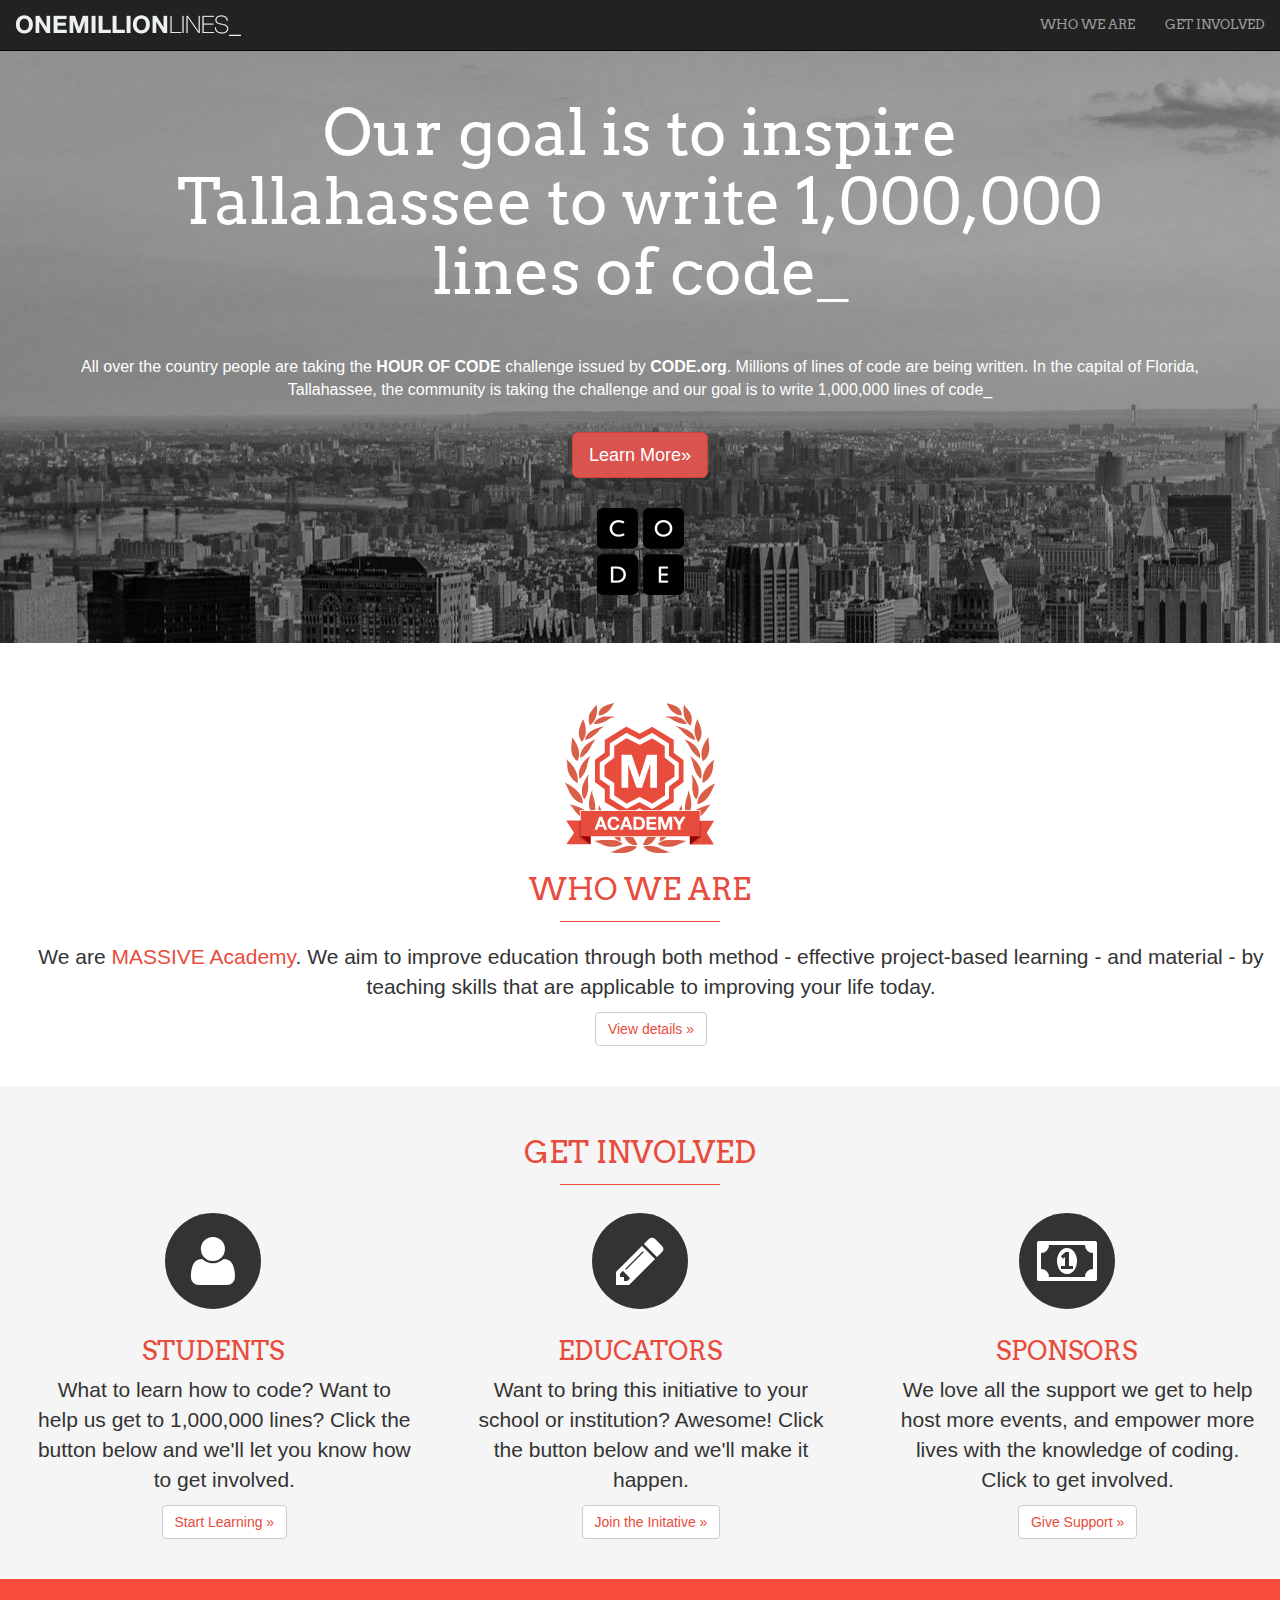
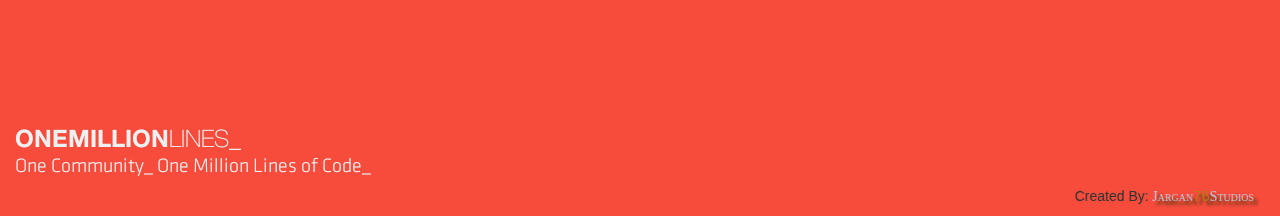
==== index.html @ e7e8709f "Revert "Made html folder"" ====
<!DOCTYPE html>
<html lang="en">
  <head>
    <meta charset="utf-8">
    <meta http-equiv="X-UA-Compatible" content="IE=edge">
    <meta name="viewport" content="width=device-width, initial-scale=1">
    <!-- The above 3 meta tags *must* come first in the head; any other head content must come *after* these tags -->
    <meta name="description" content="">
    <meta name="author" content="">
    <link rel="icon" href="../../favicon.ico">

    <title>Class Project</title>

    <!-- This is our Google Arvo font and Font-Awesome-->
    <link href='http://fonts.googleapis.com/css?family=Arvo' rel='stylesheet' type='text/css'>
	 <link href='http://fonts.googleapis.com/css?family=Lobster' rel='stylesheet' type='text/css'>
	 <link href='http://fonts.googleapis.com/css?family=Bangers' rel='stylesheet' type='text/css'>
    <link rel="stylesheet" href="fonts/font-awesome/css/font-awesome.min.css">

    <!-- Bootstrap core CSS -->
    <link href="css/bootstrap.min.css" rel="stylesheet">

    <!-- Custom styles for this template -->
    <link href="css/custom.css" rel="stylesheet">
    <link rel="stylesheet" type="text/css" href="css/jargan76_logo.css"<meta charset="UTF-8" />
    <!--[if lt IE 9]><script src="../../assets/js/ie8-responsive-file-warning.js"></script><![endif]-->
    <script src="js/bootstrap.js"></script>
    <script src="js/bootstrap.min.js"></script>
    <script src="js/npm.js"></script>

    <!-- HTML5 shim and Respond.js for IE8 support of HTML5 elements and media queries -->
    <!--[if lt IE 9]>
      <script src="https://oss.maxcdn.com/html5shiv/3.7.2/html5shiv.min.js"></script>
      <script src="https://oss.maxcdn.com/respond/1.4.2/respond.min.js"></script>
     <![endif]-->
  </head>

  <body>

			<nav class="navbar navbar-inverse navbar-fixed-top">
			  <div class="container">
				<div class="navbar-header">
				  <button type="button" class="navbar-toggle collapsed" data-toggle="collapse" data-target="#navbar" aria-expanded="false" aria-controls="navbar">
					<span class="sr-only">Toggle navigation</span>
					<span class="icon-bar"></span>
					<span class="icon-bar"></span>
					<span class="icon-bar"></span>
				  </button>
				  <a class="navbar-brand" href="#"><img src="images/top_logo.png" alt="One Million Lines logo" /></a>
				</div>
				<div id="navbar" class="collapse navbar-collapse">
				  <ul class="nav navbar-nav navbar-right">
					<li ><a href="#who">WHO WE ARE</a></li>
					<li><a href="#get-involved">GET INVOLVED</a></li>
				   </ul>
				</div><!--/.nav-collapse -->
			  </div>
			</nav>

			   <!-- Main jumbotron for a primary marketing message or call to action -->
			<div class="jumbotron">
			  <div class="container">
				<h1>Our goal is to inspire <br>Tallahassee to write 1,000,000<br> lines of code_</h1>
				<p>All over the country people are taking the <strong>HOUR OF CODE</strong> challenge issued by <strong>CODE.org</strong>. Millions of lines of code are being written. In the capital of Florida, Tallahassee, the community is taking the challenge and our goal is to write 1,000,000 lines of code_</p>
				<p><a class="btn btn-danger btn-lg" role="button">Learn More&raquo;</a></p>
				<img src="images/code.png" atl="code.org" title="Code.org logo" />
			  </div>
			</div>
			
		<div id="who">
			<div class="container homepage"> 
				<img src="images/academy_brand_med.png" alt="Massive academy logo" title="MASSIVE Academy" />
				<h2>WHO WE ARE</h2>
				<hr />
				<p>We are <a href="http://www.massiveacademy.us" target="_blank">MASSIVE Academy</a>. We aim to improve education through both method - effective project-based learning - and material - by teaching skills that are applicable to improving your life today.</p>
				<p><a class="btn btn-default" href="#" role="button">View details &raquo;</a></p>
			</div> 
		</div>   <!--end who tag-->
		  <div id="get-involved">
			<div class="container homepage">
			  <h2>Get Involved</h2> 
			  <hr /> 
			  <div class="row">
				<div class="col-md-4">
				  <span class="fa-stack fa-4x">
					<i class="fa fa-circle fa-stack-2x"></i>
					<i class="fa fa-user fa-stack-1x fa-inverse"></i>
				  </span>
				  <h3>Students</h3>
				  <p>What to learn how to code? Want to help us get to 1,000,000 lines? Click the button below and we'll let you know how to get involved.</p>
				  <p><a class="btn btn-default" href="https://docs.google.com/forms/d/1tIE_dSFlbuSyD-2U1TB0ou0JKb_5YCm5q-e2t6f-Ccw/viewform?usp=send_form" role="button">Start Learning &raquo;</a></p>
				</div>
				<div class="col-md-4">
				  <span class="fa-stack fa-4x">
					<i class="fa fa-circle fa-stack-2x"></i>
					<i class="fa fa-pencil fa-stack-1x fa-inverse"></i>
				  </span>
				  <h3>Educators</h3>
				  <p>Want to bring this initiative to your school or institution? Awesome! Click the button below and we'll make it happen.</p>
				  <p><a class="btn btn-default" href="#" role="button">Join the Initative &raquo;</a></p>
			   </div>
				<div class="col-md-4">
				  <span class="fa-stack fa-4x">
					<i class="fa fa-circle fa-stack-2x"></i>
					<i class="fa fa-money fa-stack-1x fa-inverse"></i>
				  </span>
				  <h3>Sponsors</h3>
				  <p>We love all the support we get to help host more events, and empower more lives with the knowledge of coding. Click to get involved.</p>
				  <p><a class="btn btn-default" href="#" role="button">Give Support &raquo;</a></p>
				</div>
			  </div>
			</div> <!--container end-->
		  </div>  <!-- end get-involved div-->
      

      <footer>
        <div class="container">
          <p><img src="images/one_million_bottom_brand.png" alt="One_Million_lines" /></p>
		  </div> 
		<div id="created">
			<p>Created By:  <span id="jargan">Jargan</span><span id="jargan1">76</span><span id="jargan">Studios<sub ><small id="jargan2">&copy </small></sub></span></p>
		</div>
      </footer>
   


    <!-- Bootstrap core JavaScript
    ================================================== -->
    <!-- Placed at the end of the document so the pages load faster -->
    <script src="https://ajax.googleapis.com/ajax/libs/jquery/1.11.2/jquery.min.js"></script>
    <script src="js/bootstrap.min.js"></script>
    <!-- IE10 viewport hack for Surface/desktop Windows 8 bug -->
    <script src="../../assets/js/ie10-viewport-bug-workaround.js"></script>
  </body>
</html>
---- css/custom.css ----
/* Move down content because we have a fixed navbar that is 50px tall */
body {
	padding-top: 50px;
}

footer {
	background-color: #f74c3c;
	padding-top:150px;
	padding-bottom: 30px;
}

ul.nav {
	font-family: 'Arvo', "courier new", serif;
	font-size: 13px;
}

.jumbotron {
	text-align: center;
	background-image: url(../images/hero_image.jpg);
	color: #ffffff;
	font-weight: 100;
}

.jumbotron h1 {
	font-family: 'Arvo', "courier new", serif;
	margin: 0px 0px 50px 0px;
	font-size: 63px;
	
}

.jumbotron p {
	margin-bottom: 30px;
	padding: 0px 50px;
	font-size: 16px;
	font-weight:  100;
}

.btn-lg {
	font-size: 18px;


}
.container {
	width: 100%;
}

.homepage {
    text-align: center;
    padding-bottom: 30px;
    padding-top: 30px;
}

.homepage a {
	color: #e74c3d;
}

.homepage a:hover {
	color: #e74c3d;
	text-decoration: none;
	opacity: .8;
}

.homepage hr {
    border-top: 1px solid #e74c3d;
    width: 160px;
    margin-top: 15px;

}

.homepage h2, h3 {
	color: #e74c3d;
	font-family: 'Arvo', "courier new", serif;
	text-transform: uppercase;
}
.homepage h2 {
	font-size: 30px
}

.homepage h3 {
	font-size: 26px;
}

.homepage p {
	font-weight: 300;
	font-size: 21px;
	padding-left: 22px;
}
.navbar-header a {
	
}

#get-involved {
	background-color: #f5f5f5;
}

#created {
	float:right;
	padding-right: 2%;	
}

/* Responsive Styling */

@media (max-width: 1199px) { 

   .jumbotron h1 {
     	font-size: 56px;
     	margin-bottom: 30px;
   }


}
@media (max-width: 991px) { 

   .jumbotron h1 {
   	    font-size: 44px;
   	  
   }
   .jumbotron p {
    	padding: 0 10px;
   }

   #get-involved .col-md-4 {
   		padding-top: 20px;
   		padding-bottom: 20px;
   }

}
@media (max-width: 728px) { 

   .jumbotron h1 {
   	    font-size: 21px;
   	  
   }
   .jumbotron p {
    	padding: 0;
    	font-size: 16px;
   }

   .btn-lg {
   		font-size: 18px;
   }

   .homepage p {
   		font-size: 18px;
   }

   #get-involved .col-md-4 {
   		padding-top: 20px;
   		padding-bottom: 20px;
   }

   footer img {
   		width: 80%;
   }


}
---- css/jargan76_logo.css ----
﻿@charset "utf-8";
/* CSS Document */
/* Jargan76 Studios CSS */

#jargan {       /* Logo Jargan    Studio*/
	font-family: 'Indie Flower', cursive;
	color: #c2c2d6;
	text-shadow: 4px 4px 3px #333300;
	font-variant: small-caps;
	padding: 0px 0px;
	margin:0px 0px;
}

#jargan1 {			/* Logo 76 */
    font-family:Verdana, Geneva, sans-serif;
	color: #ba7a19;
	font-size: 105%;
	font-outline: .5px solid purple;
	text-shadow: 4px 4px 3px #333300;
	padding: 0px 0px;
	margin:0px 0px;
}

#jargan2 {     /* copyright */
    font-size: 4%;
	padding: 0px 0px;
	margin:0px 0px;
}
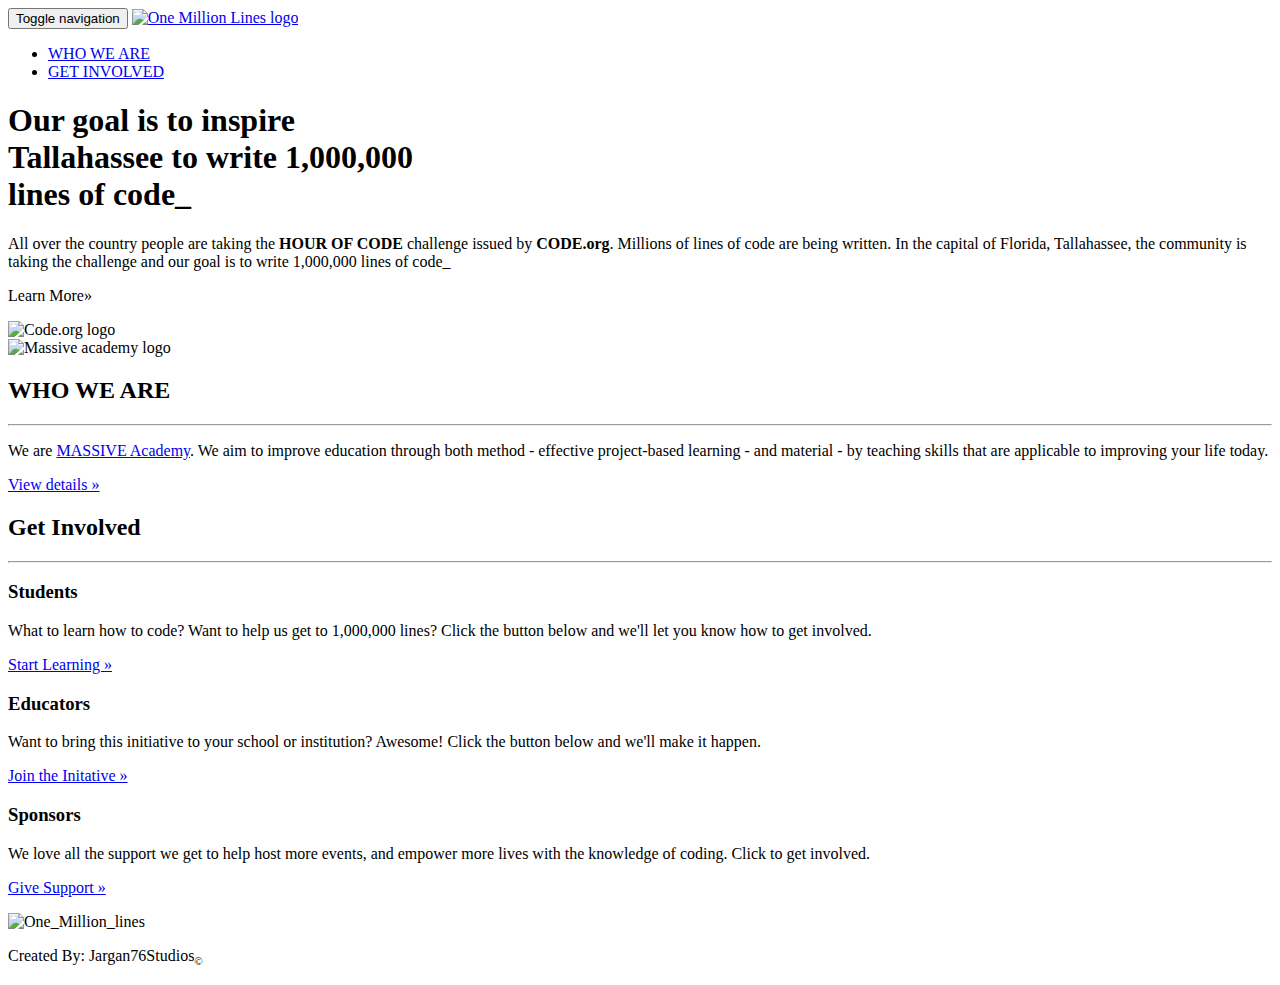
==== commit f10c11f4: "another css link change" ====
--- a/index.html
+++ b/index.html
@@ -6,27 +6,27 @@
     <meta name="viewport" content="width=device-width, initial-scale=1">
     <!-- The above 3 meta tags *must* come first in the head; any other head content must come *after* these tags -->
     <meta name="description" content="">
-    <meta name="author" content="">
-    <link rel="icon" href="../../favicon.ico">
+    <meta name="Jargan76" content="Site was created as a class project">
+    <link rel="icon" href="favicon.ico">
 
     <title>Class Project</title>
 
     <!-- This is our Google Arvo font and Font-Awesome-->
-    <link href='http://fonts.googleapis.com/css?family=Arvo' rel='stylesheet' type='text/css'>
-	 <link href='http://fonts.googleapis.com/css?family=Lobster' rel='stylesheet' type='text/css'>
-	 <link href='http://fonts.googleapis.com/css?family=Bangers' rel='stylesheet' type='text/css'>
-    <link rel="stylesheet" href="fonts/font-awesome/css/font-awesome.min.css">
+    <link href='http://fonts.googleapis.com/css?family=Arvo' rel='stylesheet' type='text/css' />
+	 <link href='http://fonts.googleapis.com/css?family=Lobster' rel='stylesheet' type='text/css' />
+	 <link href='http://fonts.googleapis.com/css?family=Bangers' rel='stylesheet' type='text/css' />
+    <link rel="stylesheet" href="School-project/fonts/font-awesome/css/font-awesome.min.css" />
 
     <!-- Bootstrap core CSS -->
-    <link href="css/bootstrap.min.css" rel="stylesheet">
+    <link href="School-project/bootstrap.min.css" rel="stylesheet" type="text/css" />
 
     <!-- Custom styles for this template -->
-    <link href="css/custom.css" rel="stylesheet">
-    <link rel="stylesheet" type="text/css" href="css/jargan76_logo.css"<meta charset="UTF-8" />
+    <link href="http://jargan76.github.io/School-project/Custom_css" rel="stylesheet" type="text/css" />
+    <link rel="stylesheet" type="text/css" href="School-project/Custom_css"<meta charset="UTF-8" />
     <!--[if lt IE 9]><script src="../../assets/js/ie8-responsive-file-warning.js"></script><![endif]-->
-    <script src="js/bootstrap.js"></script>
-    <script src="js/bootstrap.min.js"></script>
-    <script src="js/npm.js"></script>
+    <script src="School-project/js/bootstrap.js"></script>
+    <script src="School-project/js/bootstrap.min.js"></script>
+    <script src="School-project/js/npm.js"></script>
 
     <!-- HTML5 shim and Respond.js for IE8 support of HTML5 elements and media queries -->
     <!--[if lt IE 9]>
@@ -46,7 +46,7 @@
 					<span class="icon-bar"></span>
 					<span class="icon-bar"></span>
 				  </button>
-				  <a class="navbar-brand" href="#"><img src="images/top_logo.png" alt="One Million Lines logo" /></a>
+				  <a class="navbar-brand" href="#"><img src="School-project/images/top_logo.png" alt="One Million Lines logo" /></a>
 				</div>
 				<div id="navbar" class="collapse navbar-collapse">
 				  <ul class="nav navbar-nav navbar-right">
@@ -63,13 +63,13 @@
 				<h1>Our goal is to inspire <br>Tallahassee to write 1,000,000<br> lines of code_</h1>
 				<p>All over the country people are taking the <strong>HOUR OF CODE</strong> challenge issued by <strong>CODE.org</strong>. Millions of lines of code are being written. In the capital of Florida, Tallahassee, the community is taking the challenge and our goal is to write 1,000,000 lines of code_</p>
 				<p><a class="btn btn-danger btn-lg" role="button">Learn More&raquo;</a></p>
-				<img src="images/code.png" atl="code.org" title="Code.org logo" />
+				<img src="School-project/images/code.png" atl="code.org" title="Code.org logo" />
 			  </div>
 			</div>
 			
 		<div id="who">
 			<div class="container homepage"> 
-				<img src="images/academy_brand_med.png" alt="Massive academy logo" title="MASSIVE Academy" />
+				<img src="School-project/images/academy_brand_med.png" alt="Massive academy logo" title="MASSIVE Academy" />
 				<h2>WHO WE ARE</h2>
 				<hr />
 				<p>We are <a href="http://www.massiveacademy.us" target="_blank">MASSIVE Academy</a>. We aim to improve education through both method - effective project-based learning - and material - by teaching skills that are applicable to improving your life today.</p>
@@ -115,7 +115,7 @@
 
       <footer>
         <div class="container">
-          <p><img src="images/one_million_bottom_brand.png" alt="One_Million_lines" /></p>
+          <p><img src="School-project/images/one_million_bottom_brand.png" alt="One_Million_lines" /></p>
 		  </div> 
 		<div id="created">
 			<p>Created By:  <span id="jargan">Jargan</span><span id="jargan1">76</span><span id="jargan">Studios<sub ><small id="jargan2">&copy </small></sub></span></p>
@@ -128,7 +128,7 @@
     ================================================== -->
     <!-- Placed at the end of the document so the pages load faster -->
     <script src="https://ajax.googleapis.com/ajax/libs/jquery/1.11.2/jquery.min.js"></script>
-    <script src="js/bootstrap.min.js"></script>
+    <script src="School-project/js/bootstrap.min.js"></script>
     <!-- IE10 viewport hack for Surface/desktop Windows 8 bug -->
     <script src="../../assets/js/ie10-viewport-bug-workaround.js"></script>
   </body>
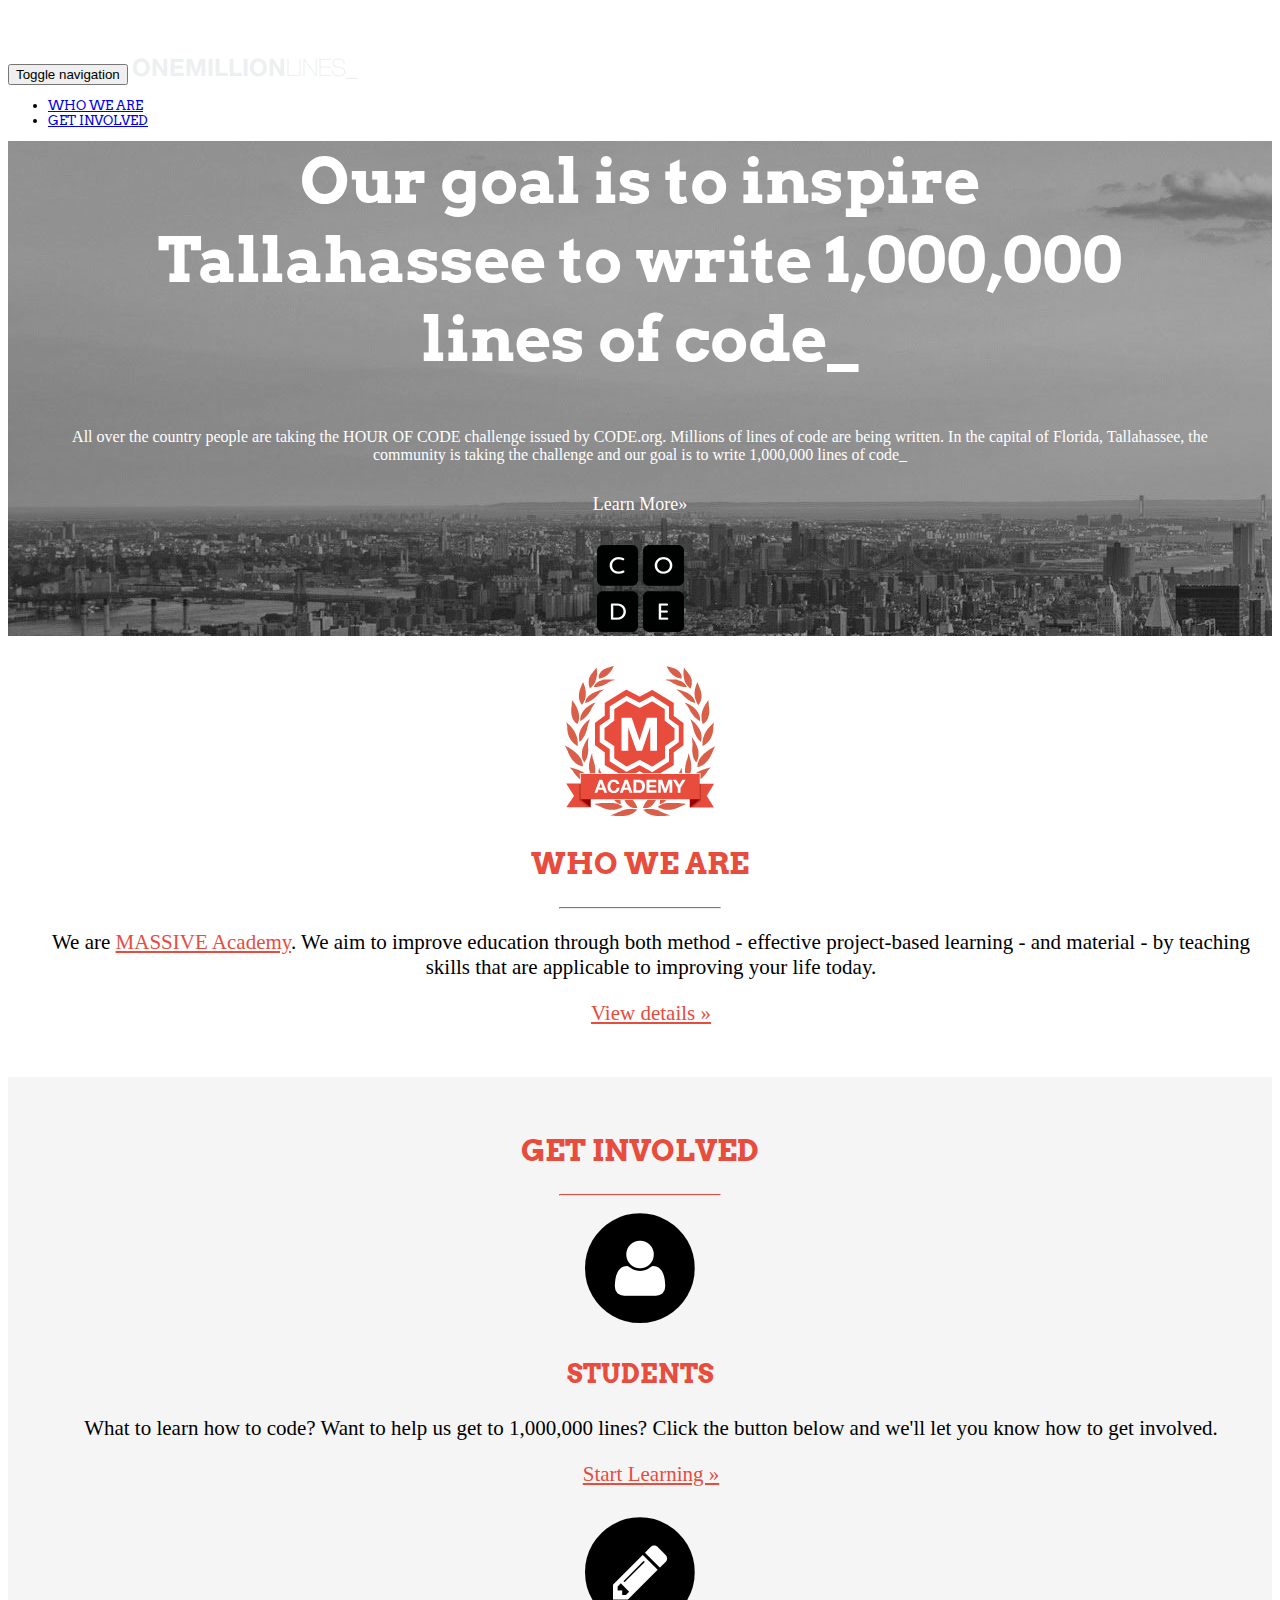
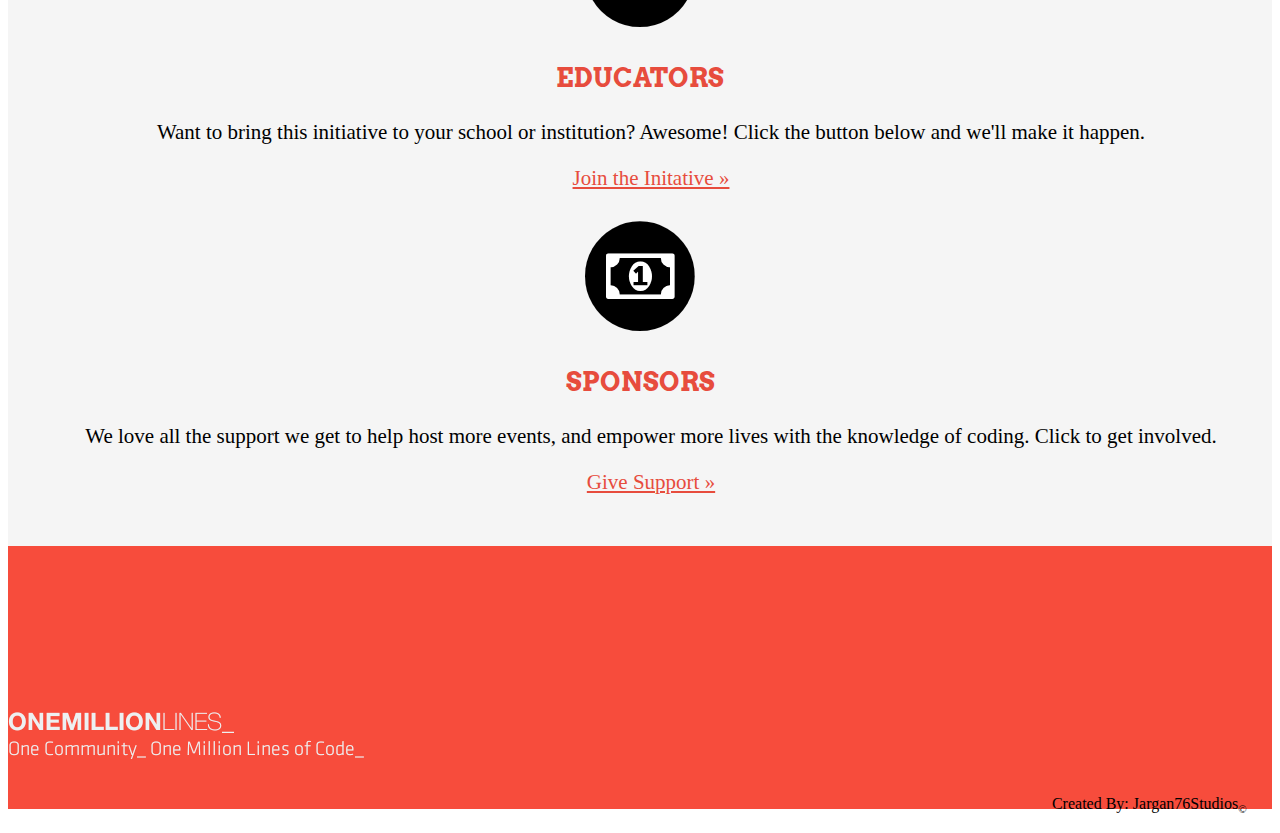
==== commit 30772f95: "Link Fix" ====
--- a/index.html
+++ b/index.html
@@ -15,18 +15,18 @@
     <link href='http://fonts.googleapis.com/css?family=Arvo' rel='stylesheet' type='text/css' />
 	 <link href='http://fonts.googleapis.com/css?family=Lobster' rel='stylesheet' type='text/css' />
 	 <link href='http://fonts.googleapis.com/css?family=Bangers' rel='stylesheet' type='text/css' />
-    <link rel="stylesheet" href="School-project/fonts/font-awesome/css/font-awesome.min.css" />
+    <link rel="stylesheet" href="http://jargan76.github.io/School-project/fonts/font-awesome/css/font-awesome.min.css" />
 
     <!-- Bootstrap core CSS -->
     <link href="School-project/bootstrap.min.css" rel="stylesheet" type="text/css" />
 
     <!-- Custom styles for this template -->
-    <link href="http://jargan76.github.io/School-project/Custom_css" rel="stylesheet" type="text/css" />
-    <link rel="stylesheet" type="text/css" href="School-project/Custom_css"<meta charset="UTF-8" />
+    <link href="http://jargan76.github.io/School-project/css/custom.css" rel="stylesheet" type="text/css" />
+    <link rel="stylesheet" type="text/css" href="http://jargan76.github.io/School-project/Custom_css"<meta charset="UTF-8" />
     <!--[if lt IE 9]><script src="../../assets/js/ie8-responsive-file-warning.js"></script><![endif]-->
-    <script src="School-project/js/bootstrap.js"></script>
-    <script src="School-project/js/bootstrap.min.js"></script>
-    <script src="School-project/js/npm.js"></script>
+    <script src="http://jargan76.github.io/School-project/js/bootstrap.js"></script>
+    <script src="http://jargan76.github.io/School-project/js/bootstrap.min.js"></script>
+    <script src="http://jargan76.github.io/School-project/js/npm.js"></script>
 
     <!-- HTML5 shim and Respond.js for IE8 support of HTML5 elements and media queries -->
     <!--[if lt IE 9]>
@@ -46,7 +46,7 @@
 					<span class="icon-bar"></span>
 					<span class="icon-bar"></span>
 				  </button>
-				  <a class="navbar-brand" href="#"><img src="School-project/images/top_logo.png" alt="One Million Lines logo" /></a>
+				  <a class="navbar-brand" href="#"><img src="http://jargan76.github.io/School-project/images/top_logo.png" alt="One Million Lines logo" /></a>
 				</div>
 				<div id="navbar" class="collapse navbar-collapse">
 				  <ul class="nav navbar-nav navbar-right">
@@ -63,13 +63,13 @@
 				<h1>Our goal is to inspire <br>Tallahassee to write 1,000,000<br> lines of code_</h1>
 				<p>All over the country people are taking the <strong>HOUR OF CODE</strong> challenge issued by <strong>CODE.org</strong>. Millions of lines of code are being written. In the capital of Florida, Tallahassee, the community is taking the challenge and our goal is to write 1,000,000 lines of code_</p>
 				<p><a class="btn btn-danger btn-lg" role="button">Learn More&raquo;</a></p>
-				<img src="School-project/images/code.png" atl="code.org" title="Code.org logo" />
+				<img src="http://jargan76.github.io/School-project/images/code.png" atl="code.org" title="Code.org logo" />
 			  </div>
 			</div>
 			
 		<div id="who">
 			<div class="container homepage"> 
-				<img src="School-project/images/academy_brand_med.png" alt="Massive academy logo" title="MASSIVE Academy" />
+				<img src="http://jargan76.github.io/School-project/images/academy_brand_med.png" alt="Massive academy logo" title="MASSIVE Academy" />
 				<h2>WHO WE ARE</h2>
 				<hr />
 				<p>We are <a href="http://www.massiveacademy.us" target="_blank">MASSIVE Academy</a>. We aim to improve education through both method - effective project-based learning - and material - by teaching skills that are applicable to improving your life today.</p>
@@ -115,7 +115,7 @@
 
       <footer>
         <div class="container">
-          <p><img src="School-project/images/one_million_bottom_brand.png" alt="One_Million_lines" /></p>
+          <p><img src="http://jargan76.github.io/School-project/images/one_million_bottom_brand.png" alt="One_Million_lines" /></p>
 		  </div> 
 		<div id="created">
 			<p>Created By:  <span id="jargan">Jargan</span><span id="jargan1">76</span><span id="jargan">Studios<sub ><small id="jargan2">&copy </small></sub></span></p>
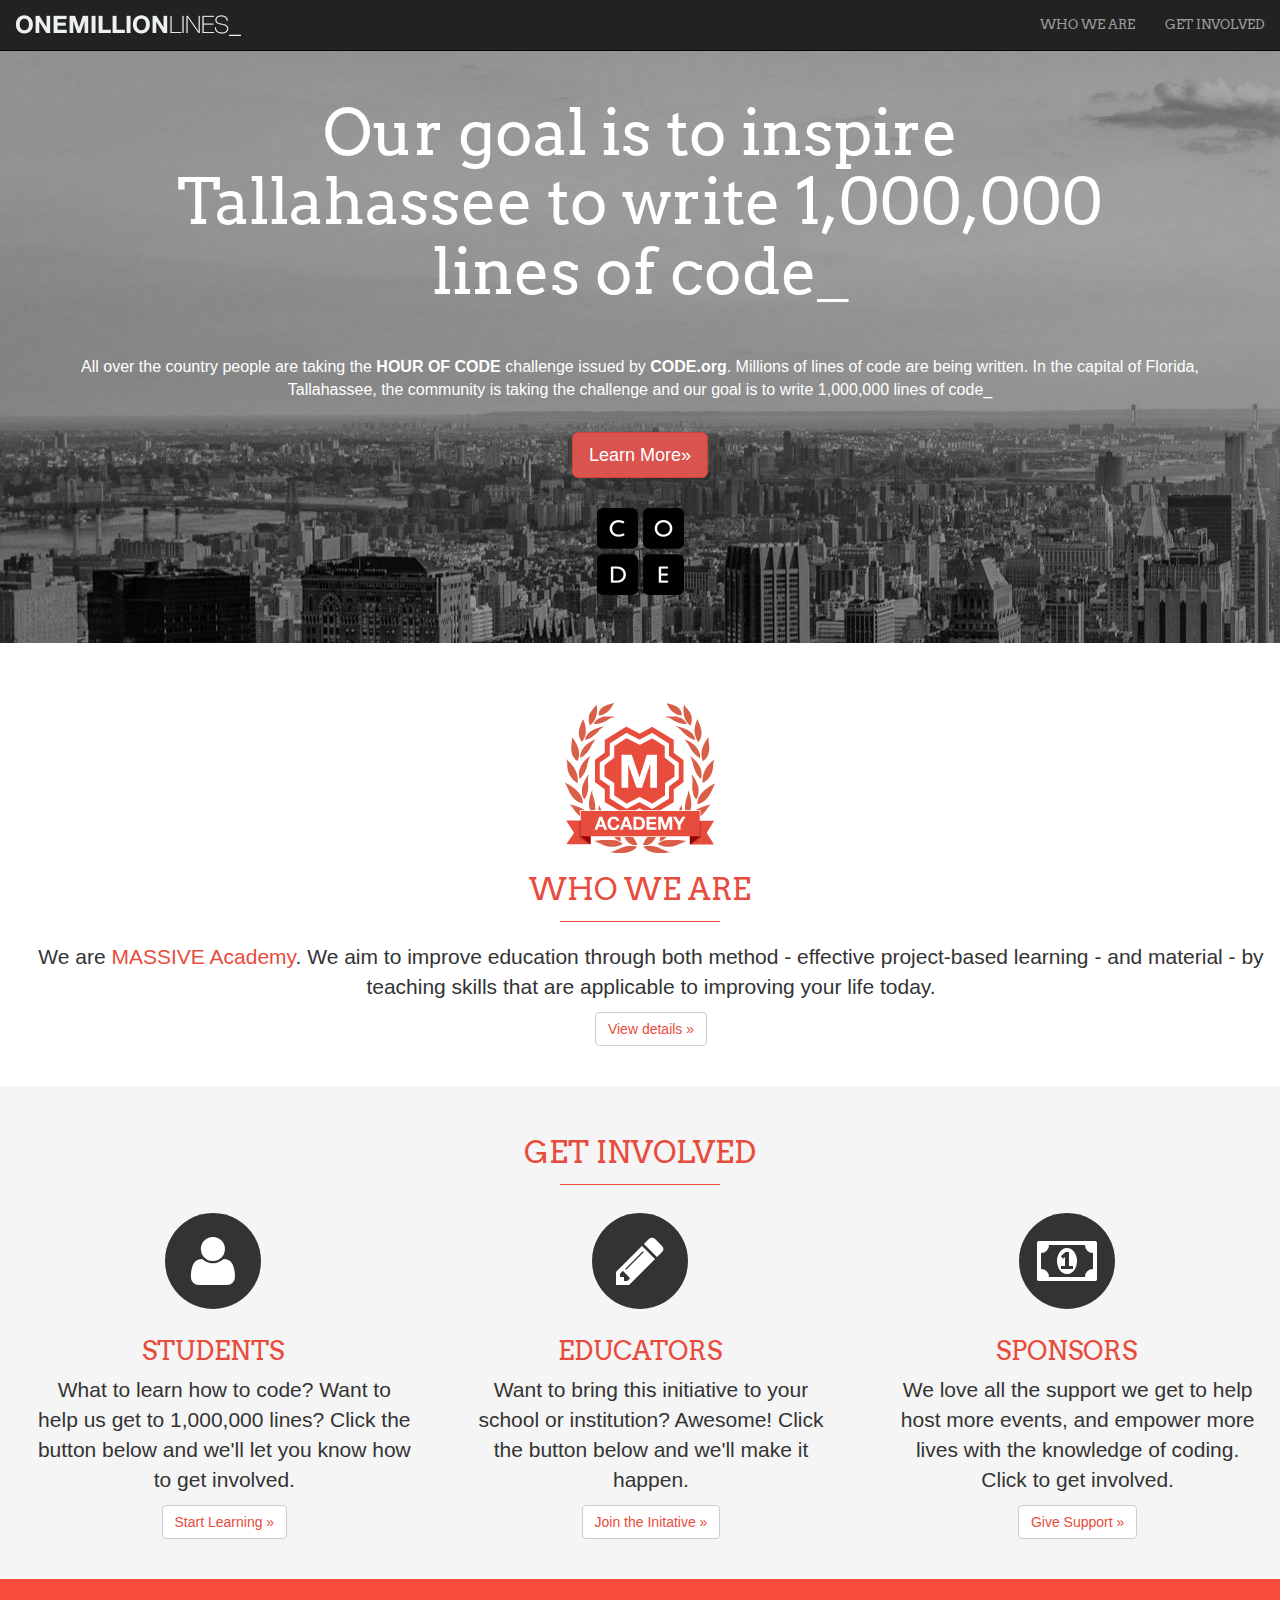
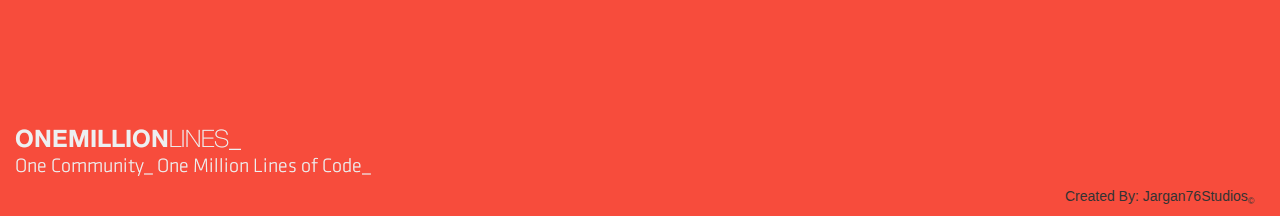
==== commit 3ae7ff9e: "Link Fix final.." ====
--- a/index.html
+++ b/index.html
@@ -18,7 +18,7 @@
     <link rel="stylesheet" href="http://jargan76.github.io/School-project/fonts/font-awesome/css/font-awesome.min.css" />
 
     <!-- Bootstrap core CSS -->
-    <link href="School-project/bootstrap.min.css" rel="stylesheet" type="text/css" />
+    <link href="http://jargan76.github.io/School-project/bootstrap.min.css" rel="stylesheet" type="text/css" />
 
     <!-- Custom styles for this template -->
     <link href="http://jargan76.github.io/School-project/css/custom.css" rel="stylesheet" type="text/css" />
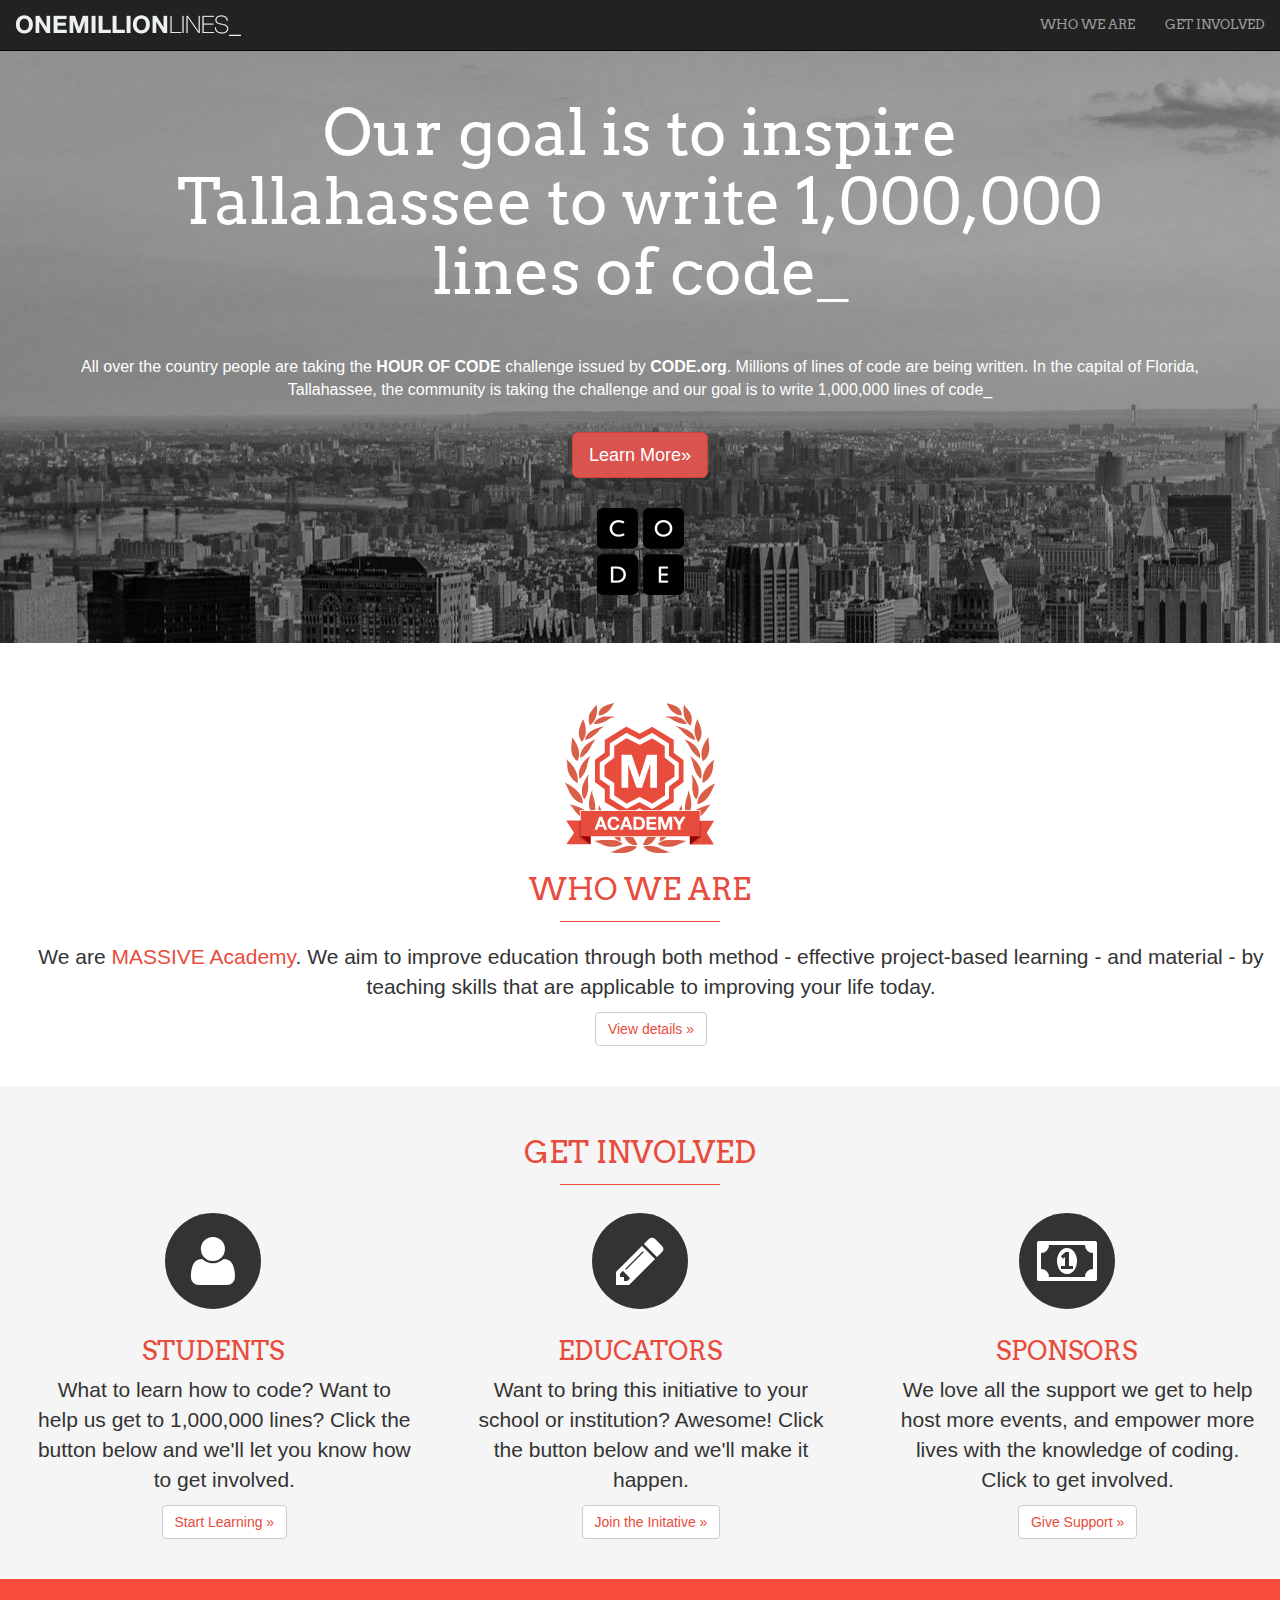
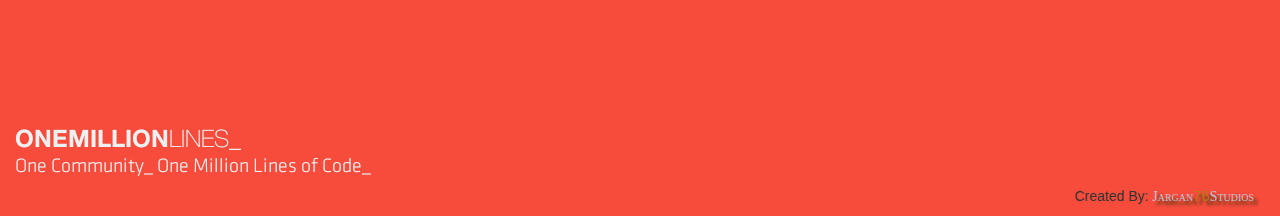
==== commit 80e0d9e9: "added link" ====
--- a/index.html
+++ b/index.html
@@ -27,6 +27,8 @@
     <script src="http://jargan76.github.io/School-project/js/bootstrap.js"></script>
     <script src="http://jargan76.github.io/School-project/js/bootstrap.min.js"></script>
     <script src="http://jargan76.github.io/School-project/js/npm.js"></script>
+    <!-- Jargan76 logo css link-->
+    <link href="http://jargan76.github.io/School-project/css/jargan76_logo.css" rel="stylesheet" type="text/css" />
 
     <!-- HTML5 shim and Respond.js for IE8 support of HTML5 elements and media queries -->
     <!--[if lt IE 9]>
